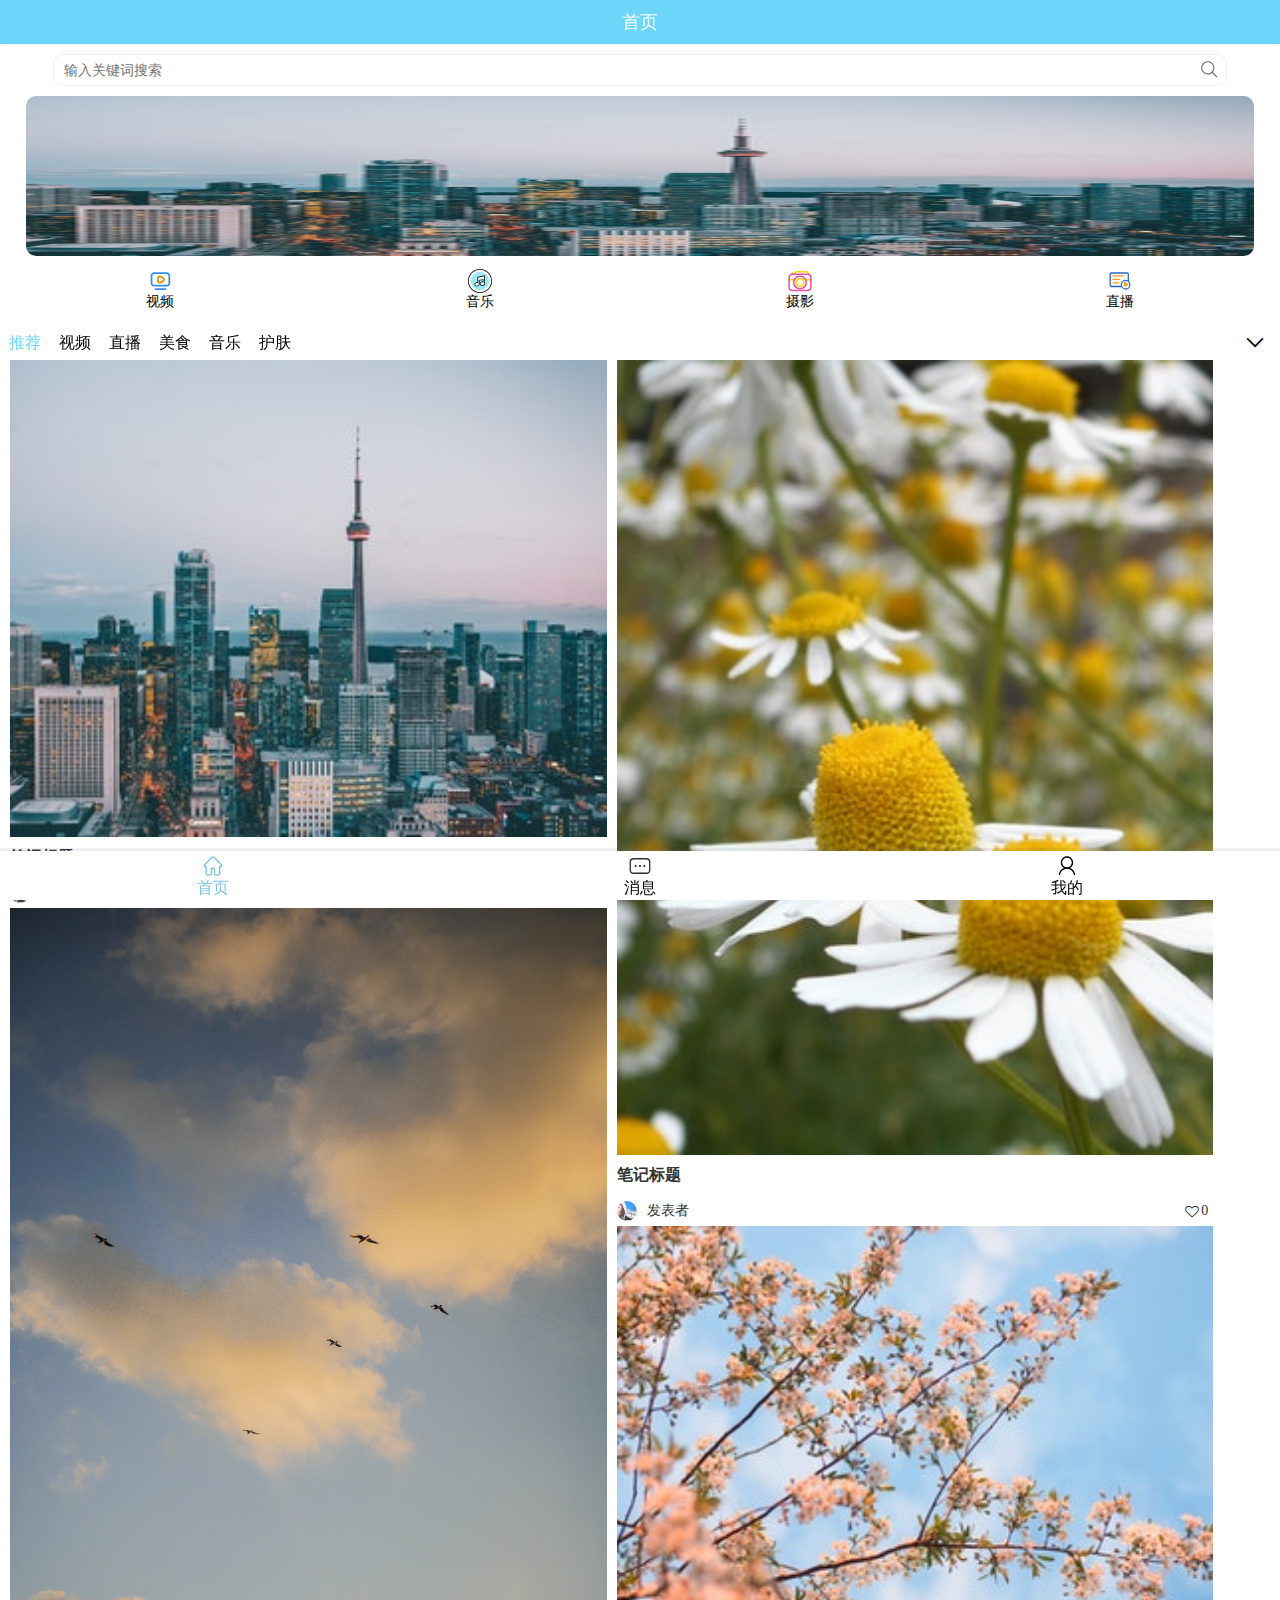
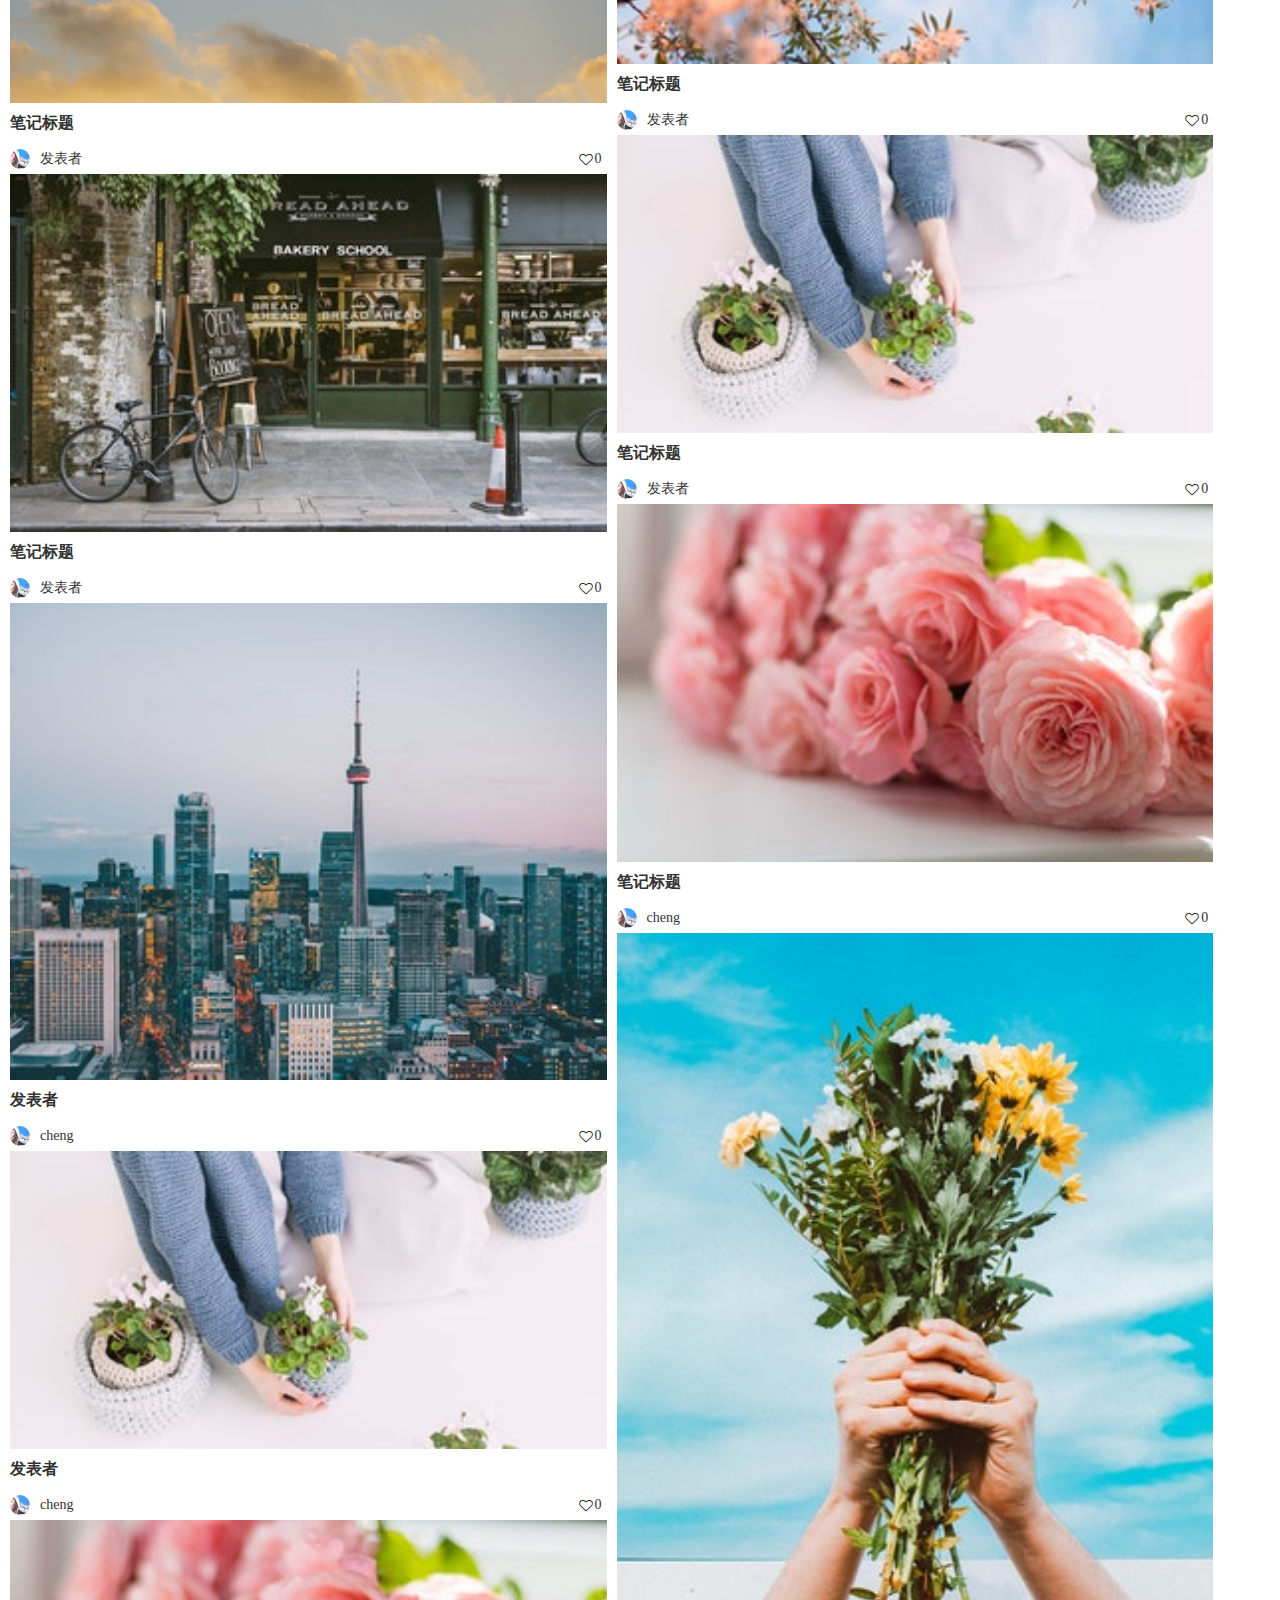
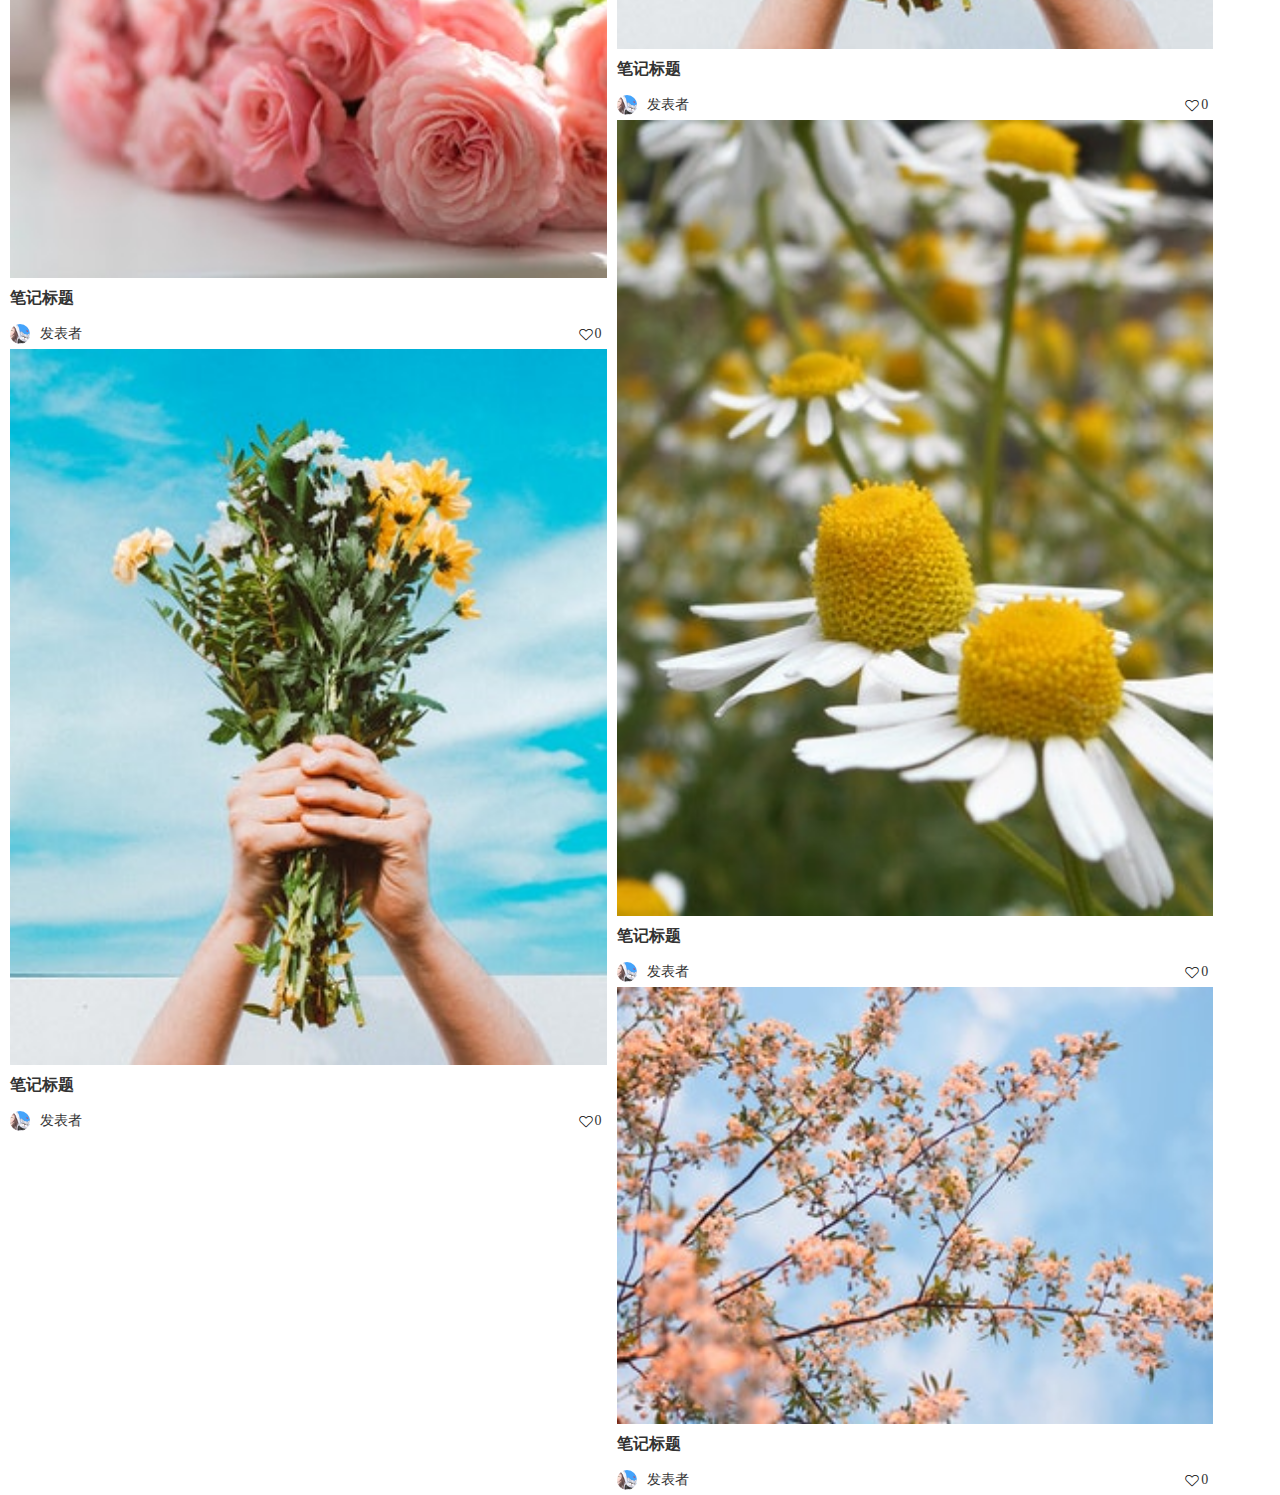
==== index.html @ c1aa5246 "message" ====
<!DOCTYPE html>
<html lang="en">
<head>
  <meta charset="UTF-8">
  <meta http-equiv="X-UA-Compatible" content="IE=edge">
  <meta name="viewport" content="width=device-width, initial-scale=1.0">
  <title>Document</title>
  <link rel="stylesheet" href="https://unpkg.com/swiper/swiper-bundle.min.css">  
  <link rel="stylesheet" href="./font/iconfont.css">
  <link rel="stylesheet" href="./css/base.css">
  <link rel="stylesheet" href="./css/nav.css">
  <link rel="stylesheet" href="./css/index.css">
  <link rel="stylesheet" href="./css/footer.css">
</head>
<body>
  <!-- 头部 -->
  <nav>
    <div class="left"></div>
    <div class="center">
      <ul>
        <li>首页</li>
      </ul>
    </div>
    <div class="right">
      <!-- <span class="iconfont icon-sousuo"></span> -->
    </div>
  </nav>
  <!-- 主体部分 -->
  <div id="center">
 <!-- 搜索框 -->
 <div class="search">
  <input type="text" placeholder="输入关键词搜索">
  <img src="./images/search.svg" alt="">
</div>
<!-- 轮播图 -->
<div class="banner">
  <div class="swiper-container" id="swiper1">
    <div class="swiper-wrapper">
        <div class="swiper-slide"><img src="./images/pic1.jpg" alt=""></div>
        <div class="swiper-slide"><img src="./images/pic2.jpg" alt=""></div>
        <div class="swiper-slide"><img src="./images/pic3.jpg" alt=""></div>
    </div>
  </div>
</div>
 <!--卡片  -->
 <div id="card">
  <div class="item"><img src="./images/viedo.svg" alt=""><span>视频</span></div>
  <div class="item"><img src="./images/music.svg" alt=""><span>音乐</span></div>
  <div class="item"><img src="./images/photo.svg" alt=""><span>摄影</span></div>
  <div class="item"><img src="./images/channel.svg" alt=""><span>直播</span></div>
</div>
<!-- 下拉菜单 -->
<div id="dropdown">
  <div class="title">
    <span>我的频道</span>
    <span>点击进入频道</span>
    <em class="iconfont icon-jiantou-shang" id="pull"></em>
  </div>
   <ul id="my-channel">
     <li>推荐</li>
     <li>视频</li>
     <li>直播</li>
     <li>美食</li>
     <li>音乐</li>
     <li>护肤</li>
     <li>Vlog</li>
     <li>运动健身</li>
     <li>时尚 </li>
     <li>摄影</li>
     <li>发型</li>
     <li>彩妆</li>
     <li>旅行</li>
     <li>搞笑</li>
     <li>学习</li>
     <li>萌宠</li>
     <li>影视综艺</li>
     <li>游戏</li>
     <li>情感</li>
     <li>职场</li>
     <li>家居家装</li>
     <li>绘画</li>
     <li>美甲</li>
   </ul>
   <div class="title">
    <span>推荐频道</span>
    <span>点击添加频道</span>
  </div>
  <ul id="re-channel">
    <li>+明星</li>
    <li>+手工</li>
    <li>+文具手账</li>
    <li>+母婴</li>
    <li>+萌娃</li>
    <li>+科技数码</li>
    <li>+汽车</li>
    <li>+潮鞋</li>
  </ul>

</div>
<!-- 二级导航 -->
<div id="second-nav">
  <div class="swiper-container" id="swiper2">
    <div class="swiper-wrapper">
        <div class="swiper-slide">
          <ul id="nav-list" class="ul1">
            <li class="active" id="first-li">推荐</li>
            <li>视频</li>
            <li>直播</li>
            <li>美食</li>
            <li>音乐</li>
            <li>护肤</li>
          </ul>
        </div>
        <div class="swiper-slide">
          <ul id="nav-list" class="ul1">
            <li>Vlog</li>
            <li>运动健身</li>
            <li>时尚 </li>
            <li>摄影</li>
            <li>发型</li>
            <li>彩妆</li>
            <li>旅行</li>
            <li>搞笑</li>
          </ul>
        </div>
        <div class="swiper-slide">
          <ul id="nav-list" class="ul1">
            <li>学习</li>
            <li>萌宠</li>
            <li>影视综艺</li>
            <li>游戏</li>
            <li>情感</li>
            <li>职场</li>
            <li>家居家装</li>
            <li>绘画</li>
            <li>美甲</li>
          </ul>
        </div>
    </div>
  </div>
  <span class="iconfont icon-jiantou_down" id="drop"></span>
</div>
<div id="main">
</div>
  </div>
 
  <!-- 底部栏 -->
  <footer>
    <div class="item">
      <img src="./images/homeActive.svg" alt="" class="showImg">
      <a class="active">首页</a>
    </div>
    <div class="item">
      <img src="./images/mess.svg" class="showImg">
      <a>消息</a>
    </div>
    <div class="item">
      <img src="./images/profile.svg" class="showImg">
      <a>我的</a>
    </div>
 </footer>
</body>
<script src="./js/jquery-1.12.4.min.js"></script>
<script  src="https://lib.baomitu.com/Swiper/2.7.6/idangerous.swiper.min.js"></script>

<!-- <script src="https://unpkg.com/swiper/swiper-bundle.min.js"> </script> -->
<script src="./js/swiper.js"></script>
<script src="./js/common.js"></script>
<script src="./js/pictureData.js"></script> 
<script src="./js/picture.js"></script>
<script src="./js/index.js"></script>
</html>
---- font/iconfont.css ----
@font-face {
  font-family: "iconfont"; /* Project id  */
  src: url('iconfont.ttf?t=1630725411036') format('truetype');
}

.iconfont {
  font-family: "iconfont" !important;
  font-size: 16px;
  font-style: normal;
  -webkit-font-smoothing: antialiased;
  -moz-osx-font-smoothing: grayscale;
}

.icon-sousuo:before {
  content: "\e651";
}

.icon-jiantou_down:before {
  content: "\e61a";
}

.icon-suo:before {
  content: "\e608";
}

.icon-shipin:before {
  content: "\e71f";
}

.icon-changyongicon-:before {
  content: "\e617";
}

.icon-guanbi:before {
  content: "\e639";
}

.icon-xinxi:before {
  content: "\e615";
}

.icon--:before {
  content: "\e61f";
}

.icon-faxian:before {
  content: "\e6c0";
}

.icon-jiantou-shang:before {
  content: "\e6cd";
}

.icon-biji:before {
  content: "\ea03";
}

.icon-zhuanfa:before {
  content: "\e687";
}

.icon-zan:before {
  content: "\e829";
}

.icon-shanchu:before {
  content: "\e623";
}

.icon-tupian:before {
  content: "\f129";
}

.icon-home:before {
  content: "\ec0a";
}

.icon-youxi:before {
  content: "\e6e3";
}

.icon-yonghu:before {
  content: "\e689";
}
---- css/base.css ----
/* 除去所有a标签的下划线 */
body{
  margin: 0;
  padding: 0;
}
a{
  text-decoration: none; 
  outline: none;
  /* color:#000; */
  /* color: #fff; */
}
a:hover{
  text-decoration: none;
}

input{
  padding: 0px;
   /*除去input框默认样式*/
  /*去除阴影*/
  box-shadow:none;
  /*聚焦input的蓝色边框*/
  outline: none;
  /*textarea 禁止拖拽*/
  resize: none;
  /*去除边框*/
  border: none;
  /*常用于IOS下移除原生样式*/
  -webkit-appearance: none;
  /*点击高亮的颜色*/
  -webkit-tap-highlight-color:rgba(0,0,0,0);
}
ul{
  padding: 0;
  margin: 0;
  list-style: none;
}
li{
  list-style: none;
  padding: 0;
  margin: 0;
}
textarea{
  outline: none;
  resize: none;
}
button{
  border: none;
  padding: 0;
  margin: 0;
  outline: none;
}
button:focus{
  border: none;
  outline: none;
}

::-webkit-scrollbar{
  width: 5px;
  height: 1px;
}
::-webkit-scrollbar-thumb {
  background-color:#ffe6fa;
  border-radius: 1.25rem;
}
---- css/nav.css ----
html {
  font-size: 10px;
}
nav {
  display: flex;
  position: fixed;
  top: 0;
  z-index: 999;
  background-color: #6dd5fa;
  width: 100%;
  height: 4.4rem;
  font-size: 1.6rem;
  box-shadow: 0 0.1rem 0.2rem #eee;
  line-height: 4.4rem;
}
nav .left {
  width: 10rem;
}
nav .left img {
  vertical-align: middle;
  color: #fff;
}
nav .right {
  width: 10rem;
  position: relative;
  text-align: center;
  color: #fff;
}
nav .right span {
  font-size: 2.5rem;
  position: absolute;
  right: 1rem;
}
nav .center {
  flex: 1;
}
nav .center ul {
  display: flex;
}
nav .center ul li {
  flex: 1;
  text-align: center;
  color: #fff;
  font-size: 1.8rem;
}
---- css/index.css ----
* {
  touch-action: pan-y;
}
html,
body {
  height: 100vh;
  position: relative;
}
#center {
  position: relative;
  top: 4.4rem;
  bottom: 4.9rem;
}
#center .search {
  width: 90%;
  margin: auto;
  height: 3rem;
  display: flex;
  align-items: center;
  padding: 0 1rem;
  border: 1px solid #eee;
  border-radius: 1rem;
  margin-top: 1rem;
  position: relative;
}
#center .search img {
  width: 2.2rem;
  height: 2.2rem;
  position: absolute;
  right: 0.5rem;
}
#center .search input {
  height: 2.8rem;
  font-size: 1.4rem;
}
#center .banner {
  display: flex;
  overflow: hidden;
}
#center .banner .swiper-container {
  width: 100%;
  height: 30%;
  height: 16rem;
  margin-top: 1rem;
}
#center .banner .swiper-container img {
  border-radius: 1rem;
  width: 96%;
  height: 16rem;
  display: block;
  margin: auto;
}
#center #card {
  margin-top: 1rem;
  width: 100%;
  display: flex;
  height: 6rem;
}
#center #card .item {
  flex: 1;
  margin: 0 1rem;
  text-align: center;
}
#center #card .item img {
  width: 2.4rem;
  height: 2.4rem;
  margin-top: 3px;
  vertical-align: middle;
}
#center #card .item span {
  display: block;
  font-size: 1.4rem;
}
#center #dropdown {
  width: 100%;
  display: none;
  position: fixed;
  top: 4.4rem;
  z-index: 9999;
  background-color: #fff;
  height: 100%;
}
#center #dropdown .title {
  height: 4rem;
  line-height: 4rem;
  border-bottom: 1px solid #333;
  margin-left: 1rem;
  color: #333;
  position: relative;
}
#center #dropdown .title span {
  margin-right: 1rem;
  font-size: 1.4rem;
}
#center #dropdown .title span:first-child {
  font-size: 1.6rem;
  font-weight: bold;
}
#center #dropdown .title em {
  font-size: 3rem;
  position: absolute;
  right: 1rem;
}
#center #dropdown ul {
  display: flex;
  flex-wrap: wrap;
}
#center #dropdown ul li {
  width: 8rem;
  height: 3rem;
  line-height: 3rem;
  border: 1px solid #eee;
  text-align: center;
  margin-left: 1rem;
  margin-top: 1rem;
  margin-bottom: 0.5rem;
}
#center #second-nav {
  width: 100%;
  position: sticky;
  top: 4.4rem;
  background-color: #fff;
  display: flex;
  height: 3.4rem;
  line-height: 3.4rem;
  font-size: 1.6rem;
  color: #000;
  z-index: 2;
}
#center #second-nav #swiper2 {
  overflow: hidden;
  flex: 1;
}
#center #second-nav #swiper2 ul {
  width: 30rem;
  height: 3.4rem;
  display: flex;
  overflow: hidden;
}
#center #second-nav #swiper2 ul li {
  width: 10rem;
  text-align: center;
  font-size: 1.6rem;
}
#center #second-nav #swiper2 ul .active {
  color: #6dd5fa;
}
#center #second-nav span {
  width: 4rem;
  font-size: 3rem;
  text-align: left;
}
#center #main {
  position: relative;
  width: 94%;
  column-count: 2;
  column-width: 45%;
  margin: 0 1rem;
}
#center #main .box {
  position: relative;
}
#center #main .box .p-img {
  position: relative;
  margin: auto;
  display: block;
  width: 100%;
  height: auto;
}
#center #main .box .title {
  font-size: 1.6rem;
  color: #333;
  font-weight: bold;
  margin-top: 1rem;
  margin-bottom: 1rem;
}
#center #main .box .person {
  height: 3rem;
  display: flex;
  line-height: 3rem;
  align-items: center;
}
#center #main .box .person img {
  width: 2rem;
  height: 2rem;
  border-radius: 50%;
  margin-right: 1rem;
}
#center #main .box .person span {
  font-size: 1.4rem;
  color: #333;
}
#center #main .box .person .heart {
  display: flex;
  position: absolute;
  right: 0.5rem;
  height: 3rem;
  line-height: 3rem;
  align-items: center;
}
#center #main .box .person .heart em {
  font-size: 1.8rem;
}
---- css/footer.css ----
footer {
  width: 100%;
  height: 4.9rem;
  display: flex;
  background-color: #fff;
  position: fixed;
  left: 0;
  right: 0;
  bottom: 0;
  box-shadow: 0px -3px 1px rgba(100, 100, 100, 0.1);
}
footer .item {
  flex: 1;
  text-align: center;
}
footer .item img {
  width: 2.4rem;
  height: 2.4rem;
  margin-top: 3px;
  vertical-align: middle;
}
footer .item .hiddImg {
  display: none;
}
footer .item a {
  display: block;
  font-size: 1.6rem;
  color: #000;
}
footer .item .active {
  color: #7dc5eb;
}
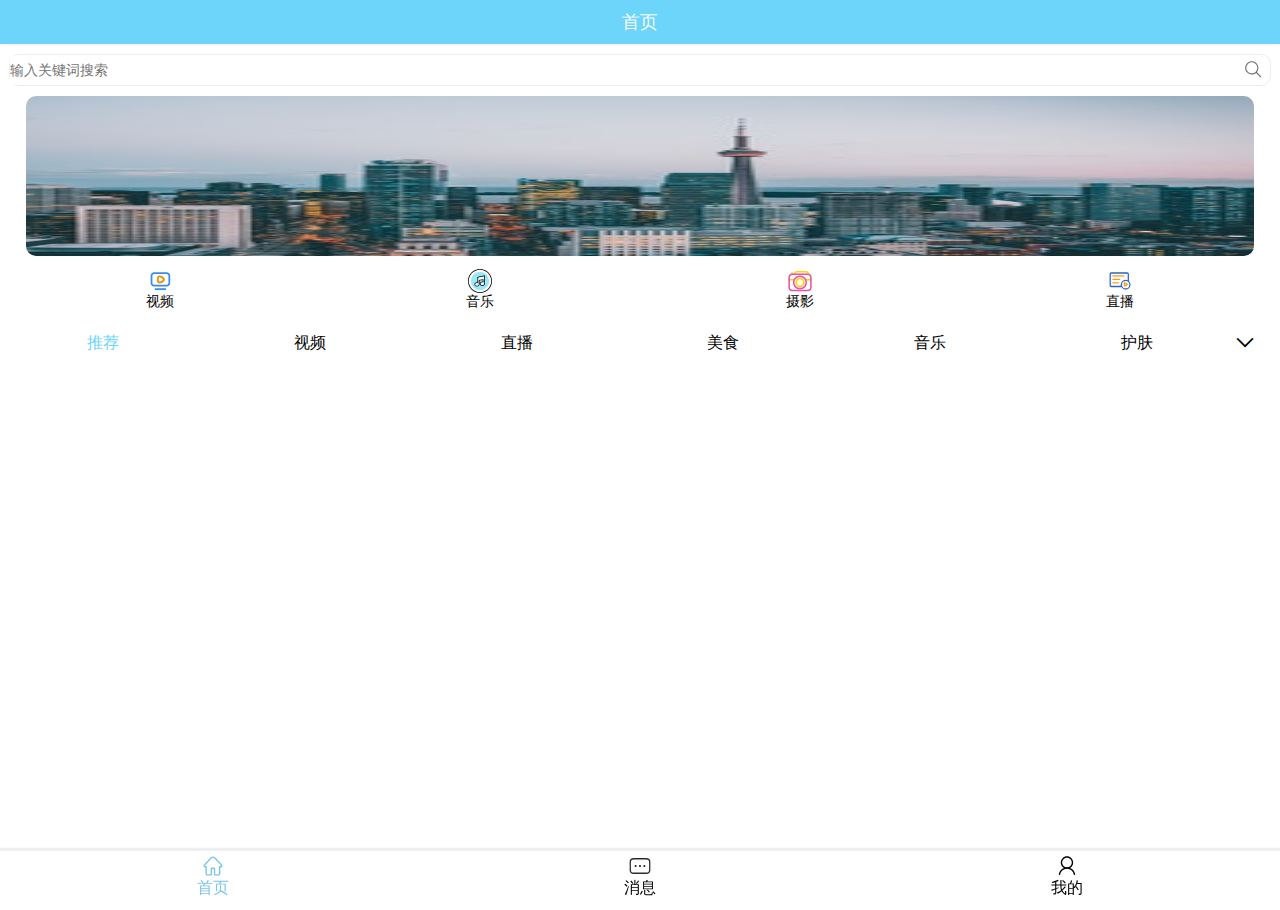
==== commit 93ee0f0c: "添加了分享功能" ====
--- a/index.html
+++ b/index.html
@@ -99,45 +99,14 @@
 </div>
 <!-- 二级导航 -->
 <div id="second-nav">
-  <div class="swiper-container" id="swiper2">
-    <div class="swiper-wrapper">
-        <div class="swiper-slide">
-          <ul id="nav-list" class="ul1">
-            <li class="active" id="first-li">推荐</li>
-            <li>视频</li>
-            <li>直播</li>
-            <li>美食</li>
-            <li>音乐</li>
-            <li>护肤</li>
-          </ul>
-        </div>
-        <div class="swiper-slide">
-          <ul id="nav-list" class="ul1">
-            <li>Vlog</li>
-            <li>运动健身</li>
-            <li>时尚 </li>
-            <li>摄影</li>
-            <li>发型</li>
-            <li>彩妆</li>
-            <li>旅行</li>
-            <li>搞笑</li>
-          </ul>
-        </div>
-        <div class="swiper-slide">
-          <ul id="nav-list" class="ul1">
-            <li>学习</li>
-            <li>萌宠</li>
-            <li>影视综艺</li>
-            <li>游戏</li>
-            <li>情感</li>
-            <li>职场</li>
-            <li>家居家装</li>
-            <li>绘画</li>
-            <li>美甲</li>
-          </ul>
-        </div>
-    </div>
-  </div>
+    <ul id="nav-list" class="ul1">
+      <li class="active" id="first-li">推荐</li>
+      <li>视频</li>
+      <li>直播</li>
+      <li>美食</li>
+      <li>音乐</li>
+      <li>护肤</li>
+    </ul>
   <span class="iconfont icon-jiantou_down" id="drop"></span>
 </div>
 <div id="main">
--- a/font/iconfont.css
+++ b/font/iconfont.css
@@ -1,6 +1,6 @@
 @font-face {
   font-family: "iconfont"; /* Project id  */
-  src: url('iconfont.ttf?t=1630725411036') format('truetype');
+  src: url('iconfont.ttf?t=1631091407338') format('truetype');
 }
 
 .iconfont {
@@ -9,6 +9,14 @@
   font-style: normal;
   -webkit-font-smoothing: antialiased;
   -moz-osx-font-smoothing: grayscale;
+}
+
+.icon-31shoucang:before {
+  content: "\f01ab";
+}
+
+.icon-31xiaoxi:before {
+  content: "\f0200";
 }
 
 .icon-sousuo:before {
--- a/css/index.css
+++ b/css/index.css
@@ -12,12 +12,11 @@
   bottom: 4.9rem;
 }
 #center .search {
-  width: 90%;
+  width: calc(100% - 2rem);
   margin: auto;
   height: 3rem;
   display: flex;
   align-items: center;
-  padding: 0 1rem;
   border: 1px solid #eee;
   border-radius: 1rem;
   margin-top: 1rem;
@@ -127,26 +126,23 @@
   color: #000;
   z-index: 2;
 }
-#center #second-nav #swiper2 {
-  overflow: hidden;
+#center #second-nav ul {
   flex: 1;
-}
-#center #second-nav #swiper2 ul {
-  width: 30rem;
   height: 3.4rem;
   display: flex;
-  overflow: hidden;
 }
-#center #second-nav #swiper2 ul li {
-  width: 10rem;
+#center #second-nav ul li {
+  flex: 1;
   text-align: center;
   font-size: 1.6rem;
 }
-#center #second-nav #swiper2 ul .active {
+#center #second-nav ul .active {
   color: #6dd5fa;
 }
 #center #second-nav span {
   width: 4rem;
+  position: relative;
+  right: 1rem;
   font-size: 3rem;
   text-align: left;
 }
